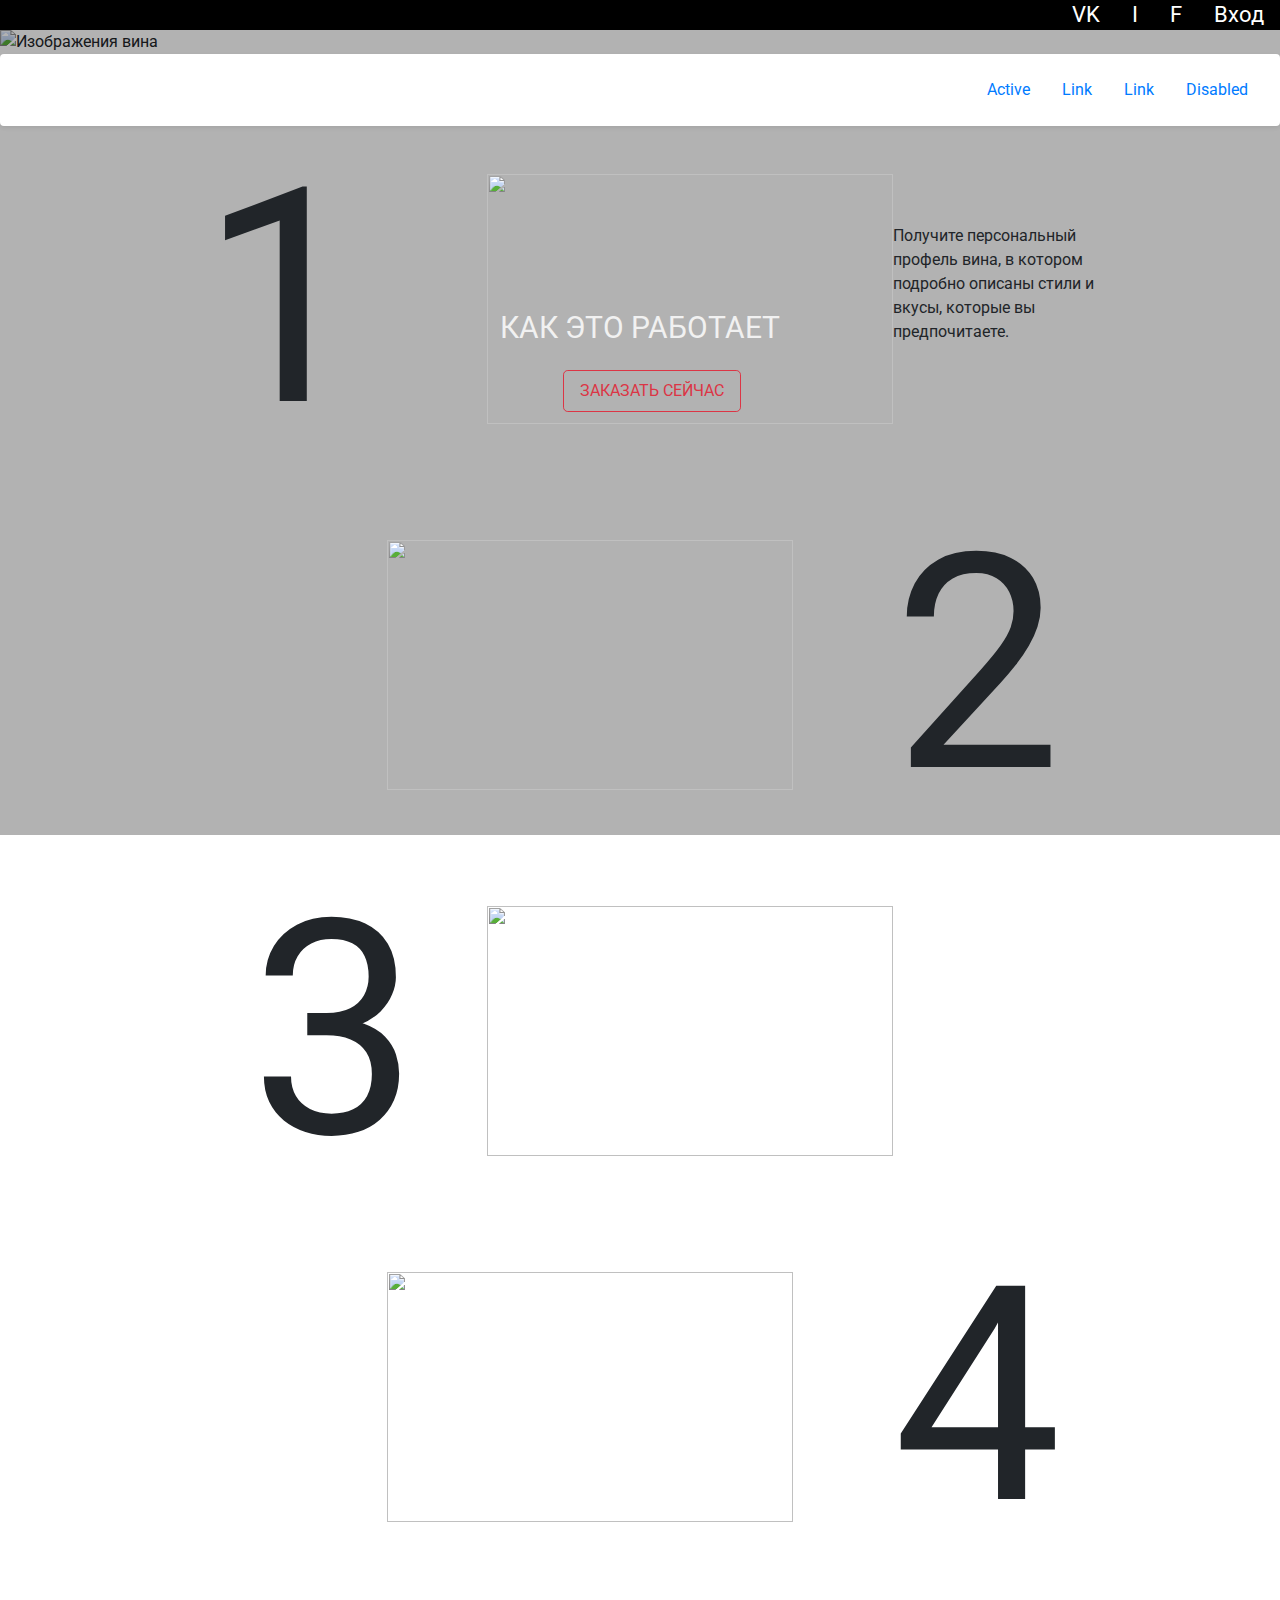
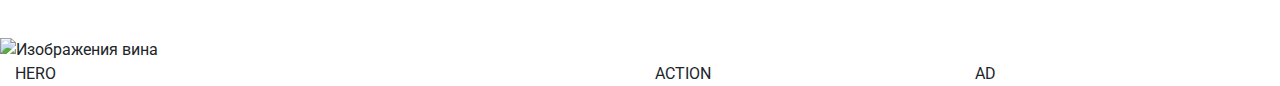
==== page2.html @ 38ccdc8a "WINEBox" ====
<!DOCTYPE html>
<html lang="en">
<head>
    <meta charset="UTF-8">
    <meta name="viewport" content="width=device-width, initial-scale=1.0">
    <meta http-equiv="X-UA-Compatible" content="ie=edge">
    <link href="https://fonts.googleapis.com/css?family=Roboto:500&display=swap" rel="stylesheet">
    <link rel="stylesheet" href="https://stackpath.bootstrapcdn.com/bootstrap/4.4.1/css/bootstrap.min.css" integrity="sha384-Vkoo8x4CGsO3+Hhxv8T/Q5PaXtkKtu6ug5TOeNV6gBiFeWPGFN9MuhOf23Q9Ifjh" crossorigin="anonymous">
    <link rel="stylesheet" href="Winestyle/style2.css"/>
    <title>Document</title>
</head>
<body>
    <div class="container-fluid px-0">
        <div class="row no-gutters">
            <div class="col">
                <ul class="nav navigation justify-content-end">
                    <li class="nav-item">
                        <a class="nav-link active linkhead" href="#">VK</a>
                    </li>
                    <li class="nav-item">
                        <a class="nav-link linkhead" href="#">I</a>
                    </li>
                    <li class="nav-item">
                        <a class="nav-link linkhead" href="#">F</a>
                    </li>
                        <li class="nav-item">
                    <a class="nav-link authorization linkhead" href="#">Вход</a>
                    </li>
                </ul>
            </div>
        </div> 
    <div class="container-fluid px-0">      
        <div class="row picturehead no-gutters">
            <img src="https://d24a8427-3495-43ed-bbd6-1696aef19c18.ws-eu01.gitpod.io/mini-browser/workspace/gitpod/graduate/images/page2imghead.jpg" class="d-block w-100" alt="Изображения вина">  
            <div class="howwork">
                <p class="text-center text-uppercase ">Как это работает</p>
                <button type="button" class="btn btn-outline-danger btn-lg text-uppercase keybook">заказать сейчас</button>   
            </div>  
        </div>
    </div>
    <div class="container-fluid px-0">
        <div class="row no-gutters">
            <div class="col">                                            
                <ul class="nav justify-content-end shadow-sm p-3 mb-5 bg-white rounded">
                    <li class="nav-item">
                        <a class="nav-link active" href="#">Active</a>
                    </li>
                    <li class="nav-item">
                        <a class="nav-link " href="#">Link</a>
                    </li>
                    <li class="nav-item">
                        <a class="nav-link" href="#">Link</a>
                    </li>
                    <li class="nav-item">
                        <a class="nav-link" href="#">Disabled</a>
                    </li>
                </ul>
            </div>                                
        </div>
        <div class="row no-gutters">
            <div class="col">
                <p id="one">1
                </p>
            </div>
            <div class="col pictureone">
                <img src="https://d24a8427-3495-43ed-bbd6-1696aef19c18.ws-eu01.gitpod.io/mini-browser/workspace/gitpod/graduate/images/page2img2.jpg" width="406px" height="250px" >
            </div>
            <div class="col">
                <p class="text-left contentone">Получите персональный профель вина, в котором подробно описаны стили и вкусы, которые вы предпочитаете.</p>
            </div>
        </div>
        <div class="row no-gutters">
            <div class="col">
            </div>
            <div class="col picturetwo">
                <img src="https://d24a8427-3495-43ed-bbd6-1696aef19c18.ws-eu01.gitpod.io/mini-browser/workspace/gitpod/graduate/images/page2img2.jpg" width="406px" height="250px" >
            </div>
            <div class="col">
                <p id="two">2
                </p>
            </div>
        </div>
        <div class="row no-gutters">
            <div class="col picturethree">
                <p id="three">3
                </p>
            </div>
            <div class="col">
                <img src="https://d24a8427-3495-43ed-bbd6-1696aef19c18.ws-eu01.gitpod.io/mini-browser/workspace/gitpod/graduate/images/page2img2.jpg" width="406px" height="250px" >
            </div>
            <div class="col"> 
            </div>
        </div>
        <div class="row no-gutters">
            <div class="col"> 
            </div>
            <div class="col picturefor">
                <img src="https://d24a8427-3495-43ed-bbd6-1696aef19c18.ws-eu01.gitpod.io/mini-browser/workspace/gitpod/graduate/images/page2img2.jpg" width="406px" height="250px" >
            </div>
            <div class="col">
                <p id="for">4
                </p>
            </div>
        </div>
        <div class="row no-gutters">
            
                <img src="https://d24a8427-3495-43ed-bbd6-1696aef19c18.ws-eu01.gitpod.io/mini-browser/workspace/gitpod/graduate/images/page2imgfooter.jpg" class="d-block w-100" alt="Изображения вина" ></p>
         
            <div class="col">
            </div>
        </div>   
    </div>
    <footer class="footer">
  <div class="container-fluid">
    <div class="row main-hero">
      <div class="col-lg-6 hero">HERO</div>
      <div class="col-lg-3 action">ACTION</div>
      <div class="col-lg-3 visible-lg-block ad">AD</div>
    </div>
  </div>
</footer>







<script src="https://code.jquery.com/jquery-3.4.1.slim.min.js" integrity="sha384-J6qa4849blE2+poT4WnyKhv5vZF5SrPo0iEjwBvKU7imGFAV0wwj1yYfoRSJoZ+n" crossorigin="anonymous"></script>
<script src="https://cdn.jsdelivr.net/npm/popper.js@1.16.0/dist/umd/popper.min.js" integrity="sha384-Q6E9RHvbIyZFJoft+2mJbHaEWldlvI9IOYy5n3zV9zzTtmI3UksdQRVvoxMfooAo" crossorigin="anonymous"></script>
<script src="https://stackpath.bootstrapcdn.com/bootstrap/4.4.1/js/bootstrap.min.js" integrity="sha384-wfSDF2E50Y2D1uUdj0O3uMBJnjuUD4Ih7YwaYd1iqfktj0Uod8GCExl3Og8ifwB6" crossorigin="anonymous"></script>
</body>
</html>
---- Winestyle/style2.css ----
@media (min-width: 1200px) {
            body {
                margin: 0;            
            }
            .no-gutters {
                margin-right: 0;
                margin-left: 0;
            }
            .navigation {
                height: 40px;
                background: black;
                font-size: 22px;
                font-family: 'Roboto', sans-serif;
                margin-top: -10px;
            }
            .authorization {
                
            }
            .contentone {
                margin-top: 50px;
                margin-right: 150px;
                font-family: 'Roboto', sans-serif; 
            }
            a:hover {
            color: silver;
            }
            .pictureone {
                
                margin-left: 100px;
            }
            .picturetwo {
                margin-right: 100px;
            }
            .picturethree {
                margin-left: 100px;
            }
            .picturefor {
                margin-right: 100px;
            }
            #one { 
                
                margin-top: -100px;
                margin-left: 200px;
                font-size: 300px;
                font-family: 'Roboto', sans-serif;
            }
            #two {
                margin-top: -100px;
                font-size: 300px;
                font-family: 'Roboto', sans-serif;
            }
            #three {
                margin-left: 150px;
                margin-top: -100px;
                font-size: 300px;
                font-family: 'Roboto', sans-serif;
            }
            #for {
                margin-top: -100px;
                font-size: 300px;
                font-family: 'Roboto', sans-serif;
            }
            .howwork {
                position: absolute;
                top: 25px;
                background: rgba(0, 0, 0, .3);
                color: #f1f1f1;
                width: 100%;
                height: 90%;
                font-family: 'Roboto', sans-serif;
                font-size: 30px;
                padding-top: 280px; 
            }
            .keybook {
                
                font-family: 'Roboto', sans-serif;
                margin-left: 44%;
                font-size: 16px;
            }
            .linkhead {
                color: white;
            }
        
        }
        @media (min-width: 992px) { 

        }
        @media (min-width: 768px) { 

        }
        @media (min-width: 576px) {  

        }
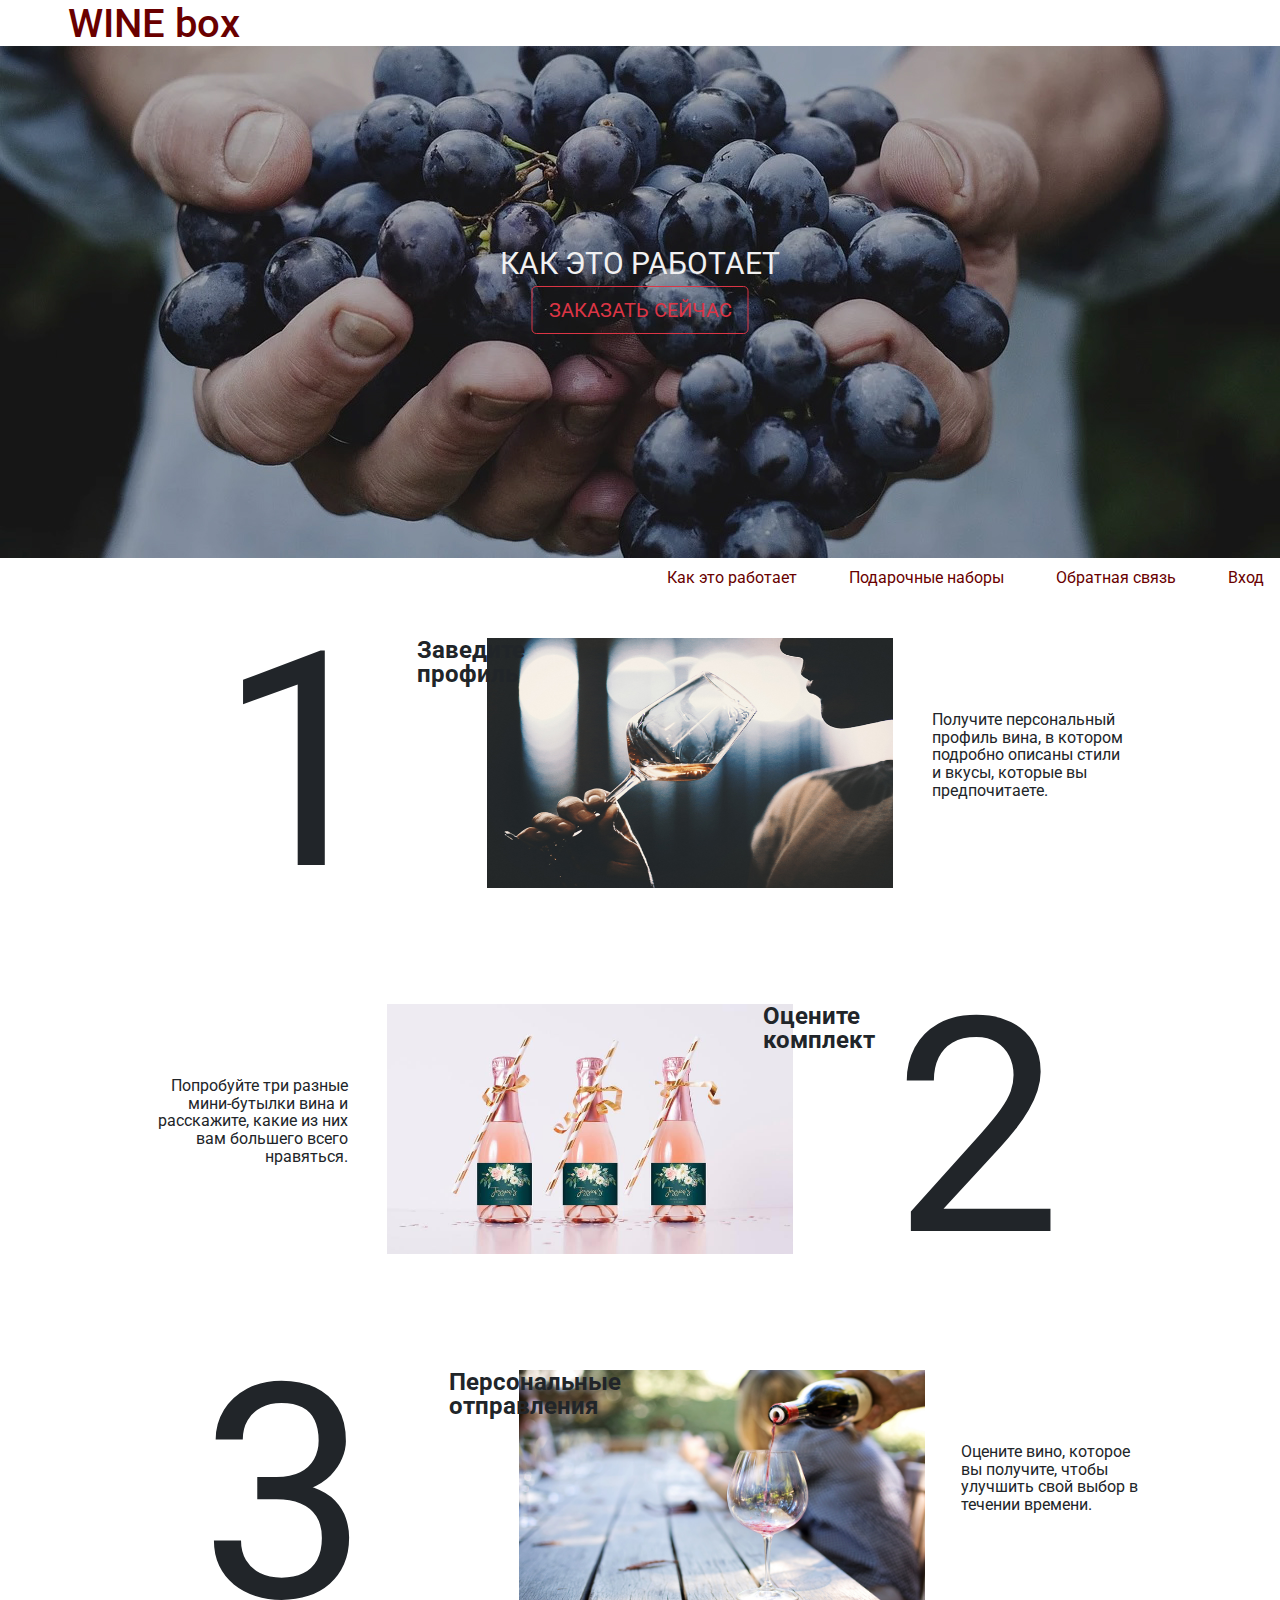
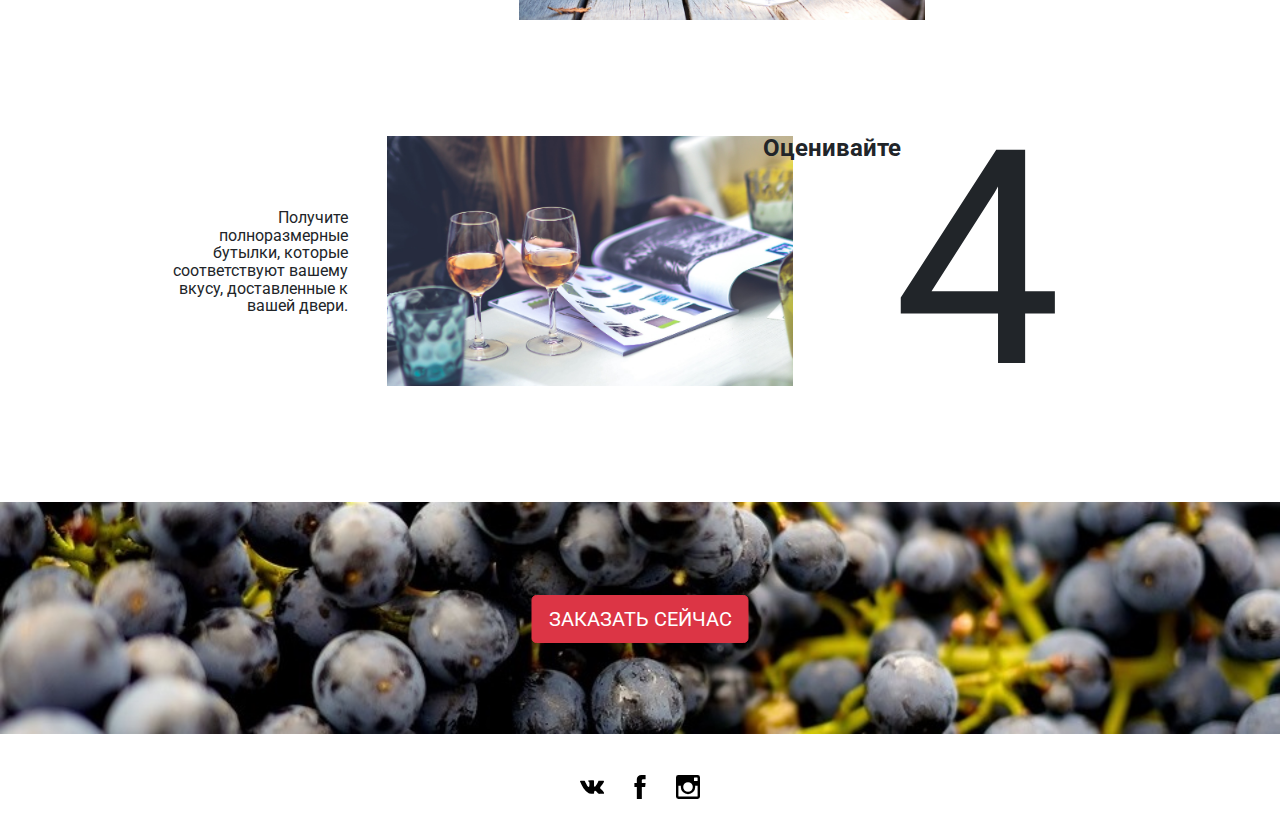
==== commit 5f2238fa: "WINEbox" ====
--- a/page2.html
+++ b/page2.html
@@ -7,123 +7,166 @@
     <link href="https://fonts.googleapis.com/css?family=Roboto:500&display=swap" rel="stylesheet">
     <link rel="stylesheet" href="https://stackpath.bootstrapcdn.com/bootstrap/4.4.1/css/bootstrap.min.css" integrity="sha384-Vkoo8x4CGsO3+Hhxv8T/Q5PaXtkKtu6ug5TOeNV6gBiFeWPGFN9MuhOf23Q9Ifjh" crossorigin="anonymous">
     <link rel="stylesheet" href="Winestyle/style2.css"/>
-    <title>Document</title>
+    <title>Как это работает</title>
 </head>
 <body>
+    <header>
     <div class="container-fluid px-0">
         <div class="row no-gutters">
-            <div class="col">
-                <ul class="nav navigation justify-content-end">
+            <div class="col logo">
+                <a class="nav-link linkhead" href="index.html" title="Главная станица"><h1>WINE box</h1></a>   
+            </div>
+        </div>          
+        <div class="row picturehead no-gutters">
+            <div class="col align-self-center">
+                <img src="images/page2imghead2.jpg" class="d-block w-100" alt="Изображения вина">     
+                <p class="text-center text-uppercase jase howwork">Как это работает
+                <button type="button" class="btn btn-outline-danger btn-lg text-uppercase book">заказать сейчас</button>
+                </p> 
+            </div>
+        </div>       
+        <div class="row no-gutters">
+            <div class="col">                                            
+                <ul class="nav justify-content-end navigation">
                     <li class="nav-item">
-                        <a class="nav-link active linkhead" href="#">VK</a>
+                        <a class="nav-link active linkhead" href="page2.html" title="Как это работает">Как это работает</a>
                     </li>
                     <li class="nav-item">
-                        <a class="nav-link linkhead" href="#">I</a>
+                        <a class="nav-link linkhead" href="page4.html" title="Выбрать подарок">Подарочные наборы</a>
                     </li>
                     <li class="nav-item">
-                        <a class="nav-link linkhead" href="#">F</a>
-                    </li>
-                        <li class="nav-item">
-                    <a class="nav-link authorization linkhead" href="#">Вход</a>
-                    </li>
-                </ul>
-            </div>
-        </div> 
-    <div class="container-fluid px-0">      
-        <div class="row picturehead no-gutters">
-            <img src="https://d24a8427-3495-43ed-bbd6-1696aef19c18.ws-eu01.gitpod.io/mini-browser/workspace/gitpod/graduate/images/page2imghead.jpg" class="d-block w-100" alt="Изображения вина">  
-            <div class="howwork">
-                <p class="text-center text-uppercase ">Как это работает</p>
-                <button type="button" class="btn btn-outline-danger btn-lg text-uppercase keybook">заказать сейчас</button>   
-            </div>  
-        </div>
-    </div>
-    <div class="container-fluid px-0">
-        <div class="row no-gutters">
-            <div class="col">                                            
-                <ul class="nav justify-content-end shadow-sm p-3 mb-5 bg-white rounded">
-                    <li class="nav-item">
-                        <a class="nav-link active" href="#">Active</a>
+                        <a class="nav-link linkhead" href="page6.html" title="Связаться с нами">Обратная связь</a>
                     </li>
                     <li class="nav-item">
-                        <a class="nav-link " href="#">Link</a>
-                    </li>
-                    <li class="nav-item">
-                        <a class="nav-link" href="#">Link</a>
-                    </li>
-                    <li class="nav-item">
-                        <a class="nav-link" href="#">Disabled</a>
+                        <a class="nav-link linkhead" href="page5.html" title="Авторизация">Вход</a>
                     </li>
                 </ul>
             </div>                                
         </div>
+    </div>
+</header> 
+<main>
+    <div class="container-fluid px-0">       
         <div class="row no-gutters">
             <div class="col">
                 <p id="one">1
                 </p>
             </div>
             <div class="col pictureone">
-                <img src="https://d24a8427-3495-43ed-bbd6-1696aef19c18.ws-eu01.gitpod.io/mini-browser/workspace/gitpod/graduate/images/page2img2.jpg" width="406px" height="250px" >
+                <img src="images/page2img1.jpg" alt="Изображение вина" width="406px" height="250px" >
             </div>
+
             <div class="col">
-                <p class="text-left contentone">Получите персональный профель вина, в котором подробно описаны стили и вкусы, которые вы предпочитаете.</p>
+                <p class="text-left contentone">Получите персональный профиль вина, в котором подробно описаны стили и вкусы, которые вы предпочитаете.
+                </p>
             </div>
         </div>
+
         <div class="row no-gutters">
             <div class="col">
+                <p class="text-right contenttwo">Попробуйте три разные мини-бутылки вина и расскажите, какие из них вам большего всего нравяться.
+                </p>
             </div>
             <div class="col picturetwo">
-                <img src="https://d24a8427-3495-43ed-bbd6-1696aef19c18.ws-eu01.gitpod.io/mini-browser/workspace/gitpod/graduate/images/page2img2.jpg" width="406px" height="250px" >
+                <img src="images/page2img2.jpg" alt="Изображение вина" width="406px" height="250px" >
             </div>
             <div class="col">
                 <p id="two">2
                 </p>
             </div>
         </div>
+
         <div class="row no-gutters">
-            <div class="col picturethree">
+            <div class="col">
                 <p id="three">3
                 </p>
             </div>
+            <div class="col picturethree">
+                <img src="images/page2img3.jpg" alt="Изображение вина" width="406px" height="250px" >
+            </div>
             <div class="col">
-                <img src="https://d24a8427-3495-43ed-bbd6-1696aef19c18.ws-eu01.gitpod.io/mini-browser/workspace/gitpod/graduate/images/page2img2.jpg" width="406px" height="250px" >
-            </div>
-            <div class="col"> 
+                <p class="text-left contentthree">Оцените вино, которое вы получите, чтобы улучшить свой выбор в течении времени.
+                </p> 
             </div>
         </div>
+
         <div class="row no-gutters">
             <div class="col"> 
+                <p class="text-right contentfor">Получите полноразмерные бутылки, которые соответствуют вашему вкусу, доставленные к вашей двери.
+                </p>
             </div>
             <div class="col picturefor">
-                <img src="https://d24a8427-3495-43ed-bbd6-1696aef19c18.ws-eu01.gitpod.io/mini-browser/workspace/gitpod/graduate/images/page2img2.jpg" width="406px" height="250px" >
+                <img src="images/page2img4.jpg" alt="Изображение вина" width="406px" height="250px" >
             </div>
             <div class="col">
                 <p id="for">4
                 </p>
             </div>
         </div>
-        <div class="row no-gutters">
-            
-                <img src="https://d24a8427-3495-43ed-bbd6-1696aef19c18.ws-eu01.gitpod.io/mini-browser/workspace/gitpod/graduate/images/page2imgfooter.jpg" class="d-block w-100" alt="Изображения вина" ></p>
-         
+
+        <div class="row no-gutters foot">   
             <div class="col">
+                <img src="images/page2imgfooter.jpg" class="d-block w-100" alt="Изображения вина" >
+                <button type="button" class="btn btn-danger btn-lg text-uppercase book2">заказать сейчас</button>
             </div>
         </div>   
     </div>
-    <footer class="footer">
-  <div class="container-fluid">
-    <div class="row main-hero">
-      <div class="col-lg-6 hero">HERO</div>
-      <div class="col-lg-3 action">ACTION</div>
-      <div class="col-lg-3 visible-lg-block ad">AD</div>
+</main>    
+<footer class="footer">
+    <div class="container-fluid px-0">
+        <div class="row no-gutters">
+            <div class="col text-center">
+                <ul class="no-gutters">
+                    <li>
+                        <a class="social-button" title="VK" href="https://vk.com/miaarber" target="_blank"><span class="visually-hidden"></span>
+                            <svg xmlns="http://www.w3.org/2000/svg" width="1.5rem" height="1.5rem" viewBox="0 0 26.14 14.91">
+                                <path d="M26 13.47l-.09-.17a13.55 13.55 0 0 0-2.6-3q-.87-.83-1.1-1.12A1 1 0 0 1 22 8a10.27 
+                                        10.27 0 0 1 1.22-1.78l.88-1.16q2.35-3.13 2-4L26 .94a.8.8 0 0 0-.4-.22 2.14 2.14 0 0 0-.87 
+                                        0h-3.92a.51.51 0 0 0-.27 0h-.3a.6.6 0 0 0-.15.14.93.93 0 0 0-.14.24 22.22 22.22 0 0 1-1.46 
+                                        3.06q-.5.84-.93 1.46a7 7 0 0 1-.71.91 4.94 4.94 0 0 1-.52.47q-.23.18-.35.15l-.23-.05a.9.9 
+                                        0 0 1-.31-.33 1.49 1.49 0 0 1-.16-.53V1.6a3.14 3.14 0 0 0 0-.62 2.12 2.12 0 0 0-.14-.44.73.73 
+                                        0 0 0-.28-.33 1.57 1.57 0 0 0-.46-.18A9 9 0 0 0 12.57 0a8.93 8.93 0 0 0-3.25.33 1.83 1.83 0 0 
+                                        0-.52.41q-.25.3-.07.33a1.67 1.67 0 0 1 1.16.59l.08.16a2.6 2.6 0 0 1 .19.63 6.32 6.32 0 0 1 .12 
+                                        1 10.59 10.59 0 0 1 0 1.7q-.07.71-.13 1.1a2.21 2.21 0 0 1-.18.64 
+                                        2.69 2.69 0 0 1-.16.3l-.07.07a1 1 0 0 1-.37.07.86.86 0 0 1-.46-.19 
+                                        3.27 3.27 0 0 1-.56-.52 7 7 0 0 1-.66-.93q-.37-.6-.76-1.42l-.22-.39q-.2-.38-.56-1.11t-.62-1.43A.9.9 
+                                        0 0 0 5.2.9h-.07a.93.93 0 0 0-.22-.16A1.44 1.44 0 0 0 4.6.65L.87.68A1 1 0 0 0 .1.94L0 1a.44.44 0 0 0 
+                                        0 .22 1.08 1.08 0 0 0 .08.37Q.9 3.53 1.86 5.31t1.66 2.87Q4.23 9.27 5 10.24t1 1.24l.37.41.34.33a8.06 
+                                        8.06 0 0 0 1 .78 16.34 16.34 0 0 0 1.4.9 7.6 7.6 0 0 0 1.79.72 6.19 6.19 0 0 0 2 .22h1.57a1.08 1.08 
+                                        0 0 0 .72-.3l.05-.07a.9.9 0 0 0 .1-.25 1.38 1.38 0 0 0 0-.37 4.48 4.48 0 0 1 .09-1.05 2.77 2.77 0 0 
+                                        1 .23-.71 1.74 1.74 0 0 1 .29-.4 1.19 1.19 0 0 1 .23-.2h.11a.86.86 0 0 1 .77.21 4.52 4.52 0 0 1 
+                                        .83.79q.39.47.93 1.05a6.41 6.41 0 0 0 1 .87l.27.16a3.31 3.31 0 0 0 .71.3 1.53 1.53 0 0 0 
+                                        .76.07l3.48-.05a1.58 1.58 0 0 0 .8-.17.68.68 0 0 0 .34-.37 1.06 1.06 0 0 0 0-.46 1.71 1.71 0 
+                                        0 0-.1-.36z" fill="#000">
+                                </path>
+                            </svg>
+                        </a>
+                    </li>
+                    <li>
+                        <a class="social-button" title="Facebook" href="https://www.facebook.com/miaarberr" target="_blank"><span class="visually-hidden"></span>
+                            <svg xmlns="http://www.w3.org/2000/svg" width="1.5rem" height="1.5rem" viewBox="0 0 10.15 21.74">
+                                <path d="M3.34 1.12A4.77 4.77 0 0 1 6.53 0h3.61v3.81H7.81a1.07 1.07 0 0 0-1.09.83v2.55h3.42c-.08 1.23-.24 
+                                        2.45-.41 3.67h-3v10.87H2.21V10.86H0V7.21h2.19V3.66a3.83 3.83 0 0 1 1.15-2.54z" fill="#000">
+                                </path>
+                            </svg>
+                        </a>
+                    </li>
+                    <li>
+                        <a class="social-button" title="Instagram" href="https://www.instagram.com/miaarber/" target="_blank"><span class="visually-hidden"></span>
+                            <svg xmlns="http://www.w3.org/2000/svg" width="1.5rem" height="1.5rem" viewBox="0 0 20 20">
+                                <path d="M18 0H2a2 2 0 0 0-2 2v16a2 2 0 0 0 2 2h16a2 2 0 0 0 2-2V2a2 2 0 0 0-2-2zm-8 
+                                    6a4 4 0 1 1-4 4 4 4 0 0 1 4-4zM2.5 18a.47.47 0 0 1-.5-.5V9h2.1a3.4 3.4 0 0 0-.1 1 6 6 
+                                    0 1 0 12 0 3.4 3.4 0 0 0-.1-1H18v8.5a.47.47 0 0 1-.5.5zM18 4.5a.47.47 0 0 1-.5.5h-2a.47.47 
+                                    0 0 1-.5-.5v-2a.47.47 0 0 1 .5-.5h2a.47.47 0 0 1 .5.5z" fill="#000">
+                                </path>
+                            </svg>
+                        </a>
+                    </li>
+                </ul>   
+            </div>
+        </div>
     </div>
-  </div>
 </footer>
-
-
-
-
-
 
 
 <script src="https://code.jquery.com/jquery-3.4.1.slim.min.js" integrity="sha384-J6qa4849blE2+poT4WnyKhv5vZF5SrPo0iEjwBvKU7imGFAV0wwj1yYfoRSJoZ+n" crossorigin="anonymous"></script>
--- a/Winestyle/style2.css
+++ b/Winestyle/style2.css
@@ -1,4 +1,3 @@
-        @media (min-width: 1200px) {
             body {
                 margin: 0;            
             }
@@ -6,88 +5,637 @@
                 margin-right: 0;
                 margin-left: 0;
             }
-            .navigation {
-                height: 40px;
-                background: black;
-                font-size: 22px;
-                font-family: 'Roboto', sans-serif;
-                margin-top: -10px;
-            }
-            .authorization {
+            .logo {
+                font-family: 'Roboto', sans-serif;
+                height: 54px;
+                margin-left: 52px;
+                color: rgb(105, 0, 0);
+                margin-top: -8px;
+            }
+            p, .navigation {
+                font-family: 'Roboto', sans-serif;
+            }
+            a:hover {
+                color: silver;
+            }
+            h1:hover {
+                color: rgb(105, 0, 0, .8);
+            }
+            .nav-link {
+                color:  rgb(105, 0, 0);;
+            }
+            main {
+                margin-top: 40px; 
+            }
+            li {
+                list-style-type: none;
+                display: inline;
+                margin-left: 20px;
+            }
+            ul {
+                margin-left: ;
+            }
+            .footer {
+                margin-left: -60px;
+                margin-top: 40px;
+            } 
+        @media screen and (min-width: 1200px) {
+            .contentone, .contentthree {
+                position: absolute;
+                right: 40%;
+                line-height: 1.1em;
+                top: 20%;
+                width: 50%;
+            }
+            .contenttwo, .contentfor {
+                line-height: 1.1em;
+                width: 50%;
+                position: absolute;
+                top: 20%;
+                left: 40%;
                 
             }
-            .contentone {
-                margin-top: 50px;
-                margin-right: 150px;
-                font-family: 'Roboto', sans-serif; 
-            }
-            a:hover {
-            color: silver;
-            }
-            .pictureone {
-                
+            .pictureone {   
                 margin-left: 100px;
             }
             .picturetwo {
                 margin-right: 100px;
             }
             .picturethree {
-                margin-left: 100px;
+                margin-left: 150px;
             }
             .picturefor {
                 margin-right: 100px;
             }
-            #one { 
-                
+            .pictureone:before {
+                position: absolute;
+                display: block;
+                width: 5%;
+                height: 100%;
+                content:"Заведите профиль";
+                font-family: 'Roboto', sans-serif;
+                font-size: 24px;
+                font-weight: 700;
+                line-height: 1em;
+                left: -70px;
+            }
+            .picturetwo:before {
+                position: absolute;
+                display: block;
+                width: 5%;
+                height: 100%;
+                content:"Оцените комплект";
+                font-family: 'Roboto', sans-serif;
+                font-size: 24px;
+                font-weight: 700;
+                line-height: 1em;
+                right: 10px;
+            }
+            .picturethree:before {
+                position: absolute;
+                display: block;
+                width: 10%;
+                height: 100%;
+                content:"Персональные отправления";
+                font-family: 'Roboto', sans-serif;
+                font-size: 24px;
+                font-weight: 700;
+                line-height: 1em;
+                left: -70px;
+            }
+            .picturefor:before {
+                position: absolute;
+                display: block;
+                width: 5%;
+                height: 100%;
+                content:"Оценивайте";
+                font-family: 'Roboto', sans-serif;
+                font-size: 24px;
+                font-weight: 700;
+                line-height: 1em;
+                right: 10px;
+            }
+            #one {
                 margin-top: -100px;
                 margin-left: 200px;
                 font-size: 300px;
-                font-family: 'Roboto', sans-serif;
+                text-align: right;   
             }
             #two {
                 margin-top: -100px;
                 font-size: 300px;
-                font-family: 'Roboto', sans-serif;
+                text-align: left; 
             }
             #three {
-                margin-left: 150px;
-                margin-top: -100px;
-                font-size: 300px;
-                font-family: 'Roboto', sans-serif;
+                margin-left: 200px;
+                margin-top: -100px;
+                font-size: 300px;
+                text-align: right; 
             }
             #for {
                 margin-top: -100px;
                 font-size: 300px;
-                font-family: 'Roboto', sans-serif;
+                text-align: left; 
             }
             .howwork {
                 position: absolute;
-                top: 25px;
-                background: rgba(0, 0, 0, .3);
+                top: 38%;
                 color: #f1f1f1;
                 width: 100%;
-                height: 90%;
-                font-family: 'Roboto', sans-serif;
                 font-size: 30px;
-                padding-top: 280px; 
-            }
-            .keybook {
+            }
+            .book {
+                position: absolute;
+                top: 100%;
+                left: 50%;
+                transform: translate(-50%, 0);
+            }  
+            .book2 {
+                position: absolute;
+                top: 40%;
+                left: 50%;
+                transform: translate(-50%, 0);
+            } 
+        }
+        @media (min-width: 992px) and (max-width: 1199.99px) { 
+            .contentone, .contentthree {
+                position: absolute;
+                right: 40%;
+                line-height: 1.1em;
+                top: 10%;
+                width: 50%;
+            }
+            .contenttwo, .contentfor {
+                line-height: 1.1em;
+                width: 50%;
+                position: absolute;
+                top: 10%;
+                left: 40%;
                 
-                font-family: 'Roboto', sans-serif;
-                margin-left: 44%;
-                font-size: 16px;
+            }
+            .pictureone {   
+                margin-left: 50px;
+            }
+            .picturetwo {
+                margin-right: 50px;
+            }
+            .picturethree {
+                margin-left: 50px;
+            }
+            .picturefor {
+                margin-right: 50px;
+            }
+            .pictureone:before {
+                position: absolute;
+                display: block;
+                width: 5%;
+                height: 100%;
+                content:"Заведите профиль";
+                font-family: 'Roboto', sans-serif;
+                font-size: 24px;
+                font-weight: 700;
+                line-height: 1em;
+                left: -70px;
+            }
+            .picturetwo:before {
+                position: absolute;
+                display: block;
+                width: 5%;
+                height: 100%;
+                content:"Оцените комплект";
+                font-family: 'Roboto', sans-serif;
+                font-size: 24px;
+                font-weight: 700;
+                line-height: 1em;
+                right: 20px;
+            }
+            .picturethree:before {
+                position: absolute;
+                display: block;
+                width: 10%;
+                height: 100%;
+                content:"Персональные отправления";
+                font-family: 'Roboto', sans-serif;
+                font-size: 24px;
+                font-weight: 700;
+                line-height: 1em;
+                left: -70px;
+            }
+            .picturefor:before {
+                position: absolute;
+                display: block;
+                width: 5%;
+                height: 100%;
+                content:"Оценивайте";
+                font-family: 'Roboto', sans-serif;
+                font-size: 24px;
+                font-weight: 700;
+                line-height: 1em;
+                right: 20px;
+            }
+            #one {
+                margin-top: -100px;
+                margin-left: 100px;
+                font-size: 300px;
+                text-align: right;  
+            }
+            #two {
+                margin-top: -100px;
+                font-size: 300px;
+                text-align: left;
+            }
+            #three {
+                margin-left: 100px;
+                margin-top: -100px;
+                font-size: 300px;
+                text-align: right; 
+            }
+            #for {
+                text-align: left;
+                margin-top: -100px;
+                font-size: 300px;
+            }
+            .howwork {
+                position: absolute;
+                top: 38%;
+                color: #f1f1f1;
+                width: 100%;
+                font-size: 30px;
+            }
+            .book {
+                position: absolute;
+                top: 100%;
+                left: 50%;
+                transform: translate(-50%, 0);
+            }  
+            .book2 {
+                position: absolute;
+                top: 40%;
+                left: 50%;
+                transform: translate(-50%, 0);
+            }  
+        }
+        @media (min-width: 768px) and (max-width: 991.99px) {
+            .contentone, .contentthree {
+                position: absolute;
+                right: 40%;
+                line-height: 1em;
+                top: 10%;
+                width: 50%;
+            }
+            .contenttwo, .contentfor {
+                position: absolute;
+                line-height: 1em;
+                width: 80%;
+                top: 10%;
+                right: 10%;
+
+            }
+            .pictureone {   
+                margin-left: -10px;
+            }
+            .picturetwo {
+                margin-right: 10px;
+            }
+            .picturethree {
+                margin-left: 10px;
+            }
+            .picturefor {
+                margin-right: 10px;
+            }
+            .pictureone:before {
+                position: absolute;
+                display: block;
+                width: 5%;
+                height: 100%;
+                content:"Заведите профиль";
+                font-family: 'Roboto', sans-serif;
+                font-size: 24px;
+                font-weight: 700;
+                line-height: 1em;
+                left: -70px;
+            }
+            .picturetwo:before {
+                position: absolute;
+                display: block;
+                width: 5%;
+                height: 100%;
+                content:"Оцените комплект";
+                font-family: 'Roboto', sans-serif;
+                font-size: 24px;
+                font-weight: 700;
+                line-height: 1em;
+                right: 20px;
+            }
+            .picturethree:before {
+                position: absolute;
+                display: block;
+                width: 10%;
+                height: 100%;
+                content:"Персональные отправления";
+                font-family: 'Roboto', sans-serif;
+                font-size: 24px;
+                font-weight: 700;
+                line-height: 1em;
+                left: -70px;
+            }
+            .picturefor:before {
+                position: absolute;
+                display: block;
+                width: 5%;
+                height: 100%;
+                content:"Оценивайте";
+                font-family: 'Roboto', sans-serif;
+                font-size: 24px;
+                font-weight: 700;
+                line-height: 1em;
+                right: 20px;
+            }
+            #one {
+                text-align: right;
+                margin-left: 85px;
+                font-size: 200px;  
+            }
+            #two {
+                text-align: left;
+                font-size: 200px;
+                
+            }
+            #three {
+                text-align: right;
+                margin-left: 10px;
+                font-size: 200px;
+            }
+            #for {
+                text-align: left;
+                font-size: 200px;
+            }
+            .howwork {
+                position: absolute;
+                top: 34%;
+                color: #f1f1f1;
+                width: 100%;
+                font-size: 26px;
+            }
+            .book {
+                position: absolute;
+                top: 100%;
+                left: 50%;
+                transform: translate(-50%, 0);
+                font-size: 12px;
+            }  
+            .book2 {
+                position: absolute;
+                top: 38%;
+                left: 50%;
+                transform: translate(-50%, 0);
+                font-size: 12px;
             }
             .linkhead {
-                color: white;
-            }
-        
+                padding: 8px 8px;
+                font-size: 14px;
+                margin-left: -20px;
+            }
         }
-        @media (min-width: 992px) { 
+        @media (min-width: 576px) and (max-width: 767.99px) {
+            .contentone, .contentthree {
+                position: absolute;
+                left: 5%;
+                line-height: 0.9em;
+                top: 30%;
+                width: 95%;
+            }
+            .contenttwo, .contentfor {
+                position: absolute;
+                line-height: 0.9em;
+                width: 95%;
+                top: 30%;
+                right: 5%;
+            }
+            .pictureone {   
+                margin-left: -152px;
+                margin-bottom: 20px;
+            }
+            .picturetwo {
+                margin-right: -152px;
+                margin-bottom: 20px;
+            }
+            .picturethree {
+                margin-left: -152px;
+                margin-bottom: 20px;
+            }
+            .picturefor {
+                margin-right: -152px;
+                margin-bottom: 20px;
+            }
+            .pictureone:before {
+                position: absolute;
+                display: block;
+                width: 5%;
+                height: 100%;
+                content:"Заведите профиль";
+                font-family: 'Roboto', sans-serif;
+                font-size: 24px;
+                font-weight: 700;
+                line-height: 1em;
+                left: 415px;
+                top: 5%;
+            }
+            .picturetwo:before {
+                position: absolute;
+                display: block;
+                width: 5%;
+                height: 100%;
+                content:"Оцените комплект";
+                font-family: 'Roboto', sans-serif;
+                font-size: 24px;
+                font-weight: 700;
+                line-height: 1em;
+                right: 505px;
+                top: 5%;
+            }
+            .picturethree:before {
+                position: absolute;
+                display: block;
+                width: 10%;
+                height: 100%;
+                content:"Доставка";
+                font-family: 'Roboto', sans-serif;
+                font-size: 24px;
+                font-weight: 700;
+                line-height: 1em;
+                left: 415px;
+                top: 15%;
+            }
+            .picturefor:before {
+                position: absolute;
+                display: block;
+                width: 5%;
+                height: 100%;
+                content:"Оценивайте";
+                font-family: 'Roboto', sans-serif;
+                font-size: 24px;
+                font-weight: 700;
+                line-height: 1em;
+                right: 530px;
+                top: 15%;
+            }
+            #one,
+            #two,
+            #three,
+            #for {
+                display: none; 
+            }
+            .howwork {
+                position: absolute;
+                top: 34%;
+                color: #f1f1f1;
+                width: 100%;
+                font-size: 22px;
+            }
+            .book {
+                position: absolute;
+                top: 100%;
+                left: 50%;
+                transform: translate(-50%, 0);
+                font-size: 10px;
+            }  
+            .book2 {
+                position: absolute;
+                top: 34%;
+                left: 50%;
+                transform: translate(-50%, 0);
+                font-size: 10px;
+            }
+            .linkhead {
+                padding: 8px 8px;
+                font-size: 12px;
+                margin-left: -25px;
+            }
+        }
+        @media (max-width: 575.99px) {
+            .logo {
+                top: 35px;
+            }
+            .nav {
+                display: block;
+                font-size: 14px;
+                text-align: center;
+                margin-top: 15px;
+            }
+            .linkhead {
+                margin-top: -35px;
+                padding: 8px 8px;
+                font-size: 12px;
+                margin-left: -25px;
+            }
+            .contentone  {
+                position: relative;
+                line-height: 1.1em;
+                right: 60%;
+                width: 95%;
+            }
+            .contenttwo {
+                position: relative;
+                line-height: 1.1em;
+                width: 95%;
+                left: 60%;
+                top: 30%;
+            }
+            .contentthree {
+                position: relative;
+                line-height: 1.1em;
+                right: 60%;
+                top: 60%;
+                width: 95%;
+            }
+            .contentfor {
+                position: relative;
+                line-height: 1.1em;
+                width: 95%;
+                left: 60%;
+                top: 90%;
+            }
+            .pictureone,
+            .picturetwo,
+            .picturethree,
+            .picturefor {
+                display: none;
+            }
+            .contentone:before {
 
-        }
-        @media (min-width: 768px) { 
+                display: block;
+                margin-bottom: 10px; 
+                width: 5%;
+                height: 100%;
+                content:"Заведите профиль";
+                font-family: 'Roboto', sans-serif;
+                font-size: 24px;
+                font-weight: 700;
+                line-height: 1em;
 
-        }
-        @media (min-width: 576px) {  
 
+            }
+            .contenttwo:before {
+
+                display: block;
+                width: 5%;
+                height: 100%;
+                content:"Оцените комплект";
+                font-family: 'Roboto', sans-serif;
+                font-size: 24px;
+                font-weight: 700;
+                line-height: 1em;
+
+            }
+            .contentthree:before {
+                display: block;
+                width: 10%;
+                height: 100%;
+                content:"Доставка";
+                font-family: 'Roboto', sans-serif;
+                font-size: 24px;
+                font-weight: 700;
+                line-height: 1em;
+            }
+            .contentfor:before {
+                display: block;
+                width: 5%;
+                height: 100%;
+                content:"Оценивайте";
+                font-family: 'Roboto', sans-serif;
+                font-size: 24px;
+                font-weight: 700;
+                line-height: 1em;
+            }
+            #one,
+            #two,
+            #three,
+            #for {
+                display: none;
+            }
+            .howwork {
+                position: absolute;
+                top: 26%;
+                color: #f1f1f1;
+                width: 100%;
+                font-size: 20px;
+            }
+            .book {
+                position: absolute;
+                top: 100%;
+                left: 50%;
+                transform: translate(-50%, 0);
+                font-size: 10px;
+            }  
+            .book2 {
+                position: absolute;
+                top: 14%;
+                left: 50%;
+                transform: translate(-50%, 0);
+                font-size: 10px;
+            }
+            .foot {
+                margin-top: 160px;
+            }
         }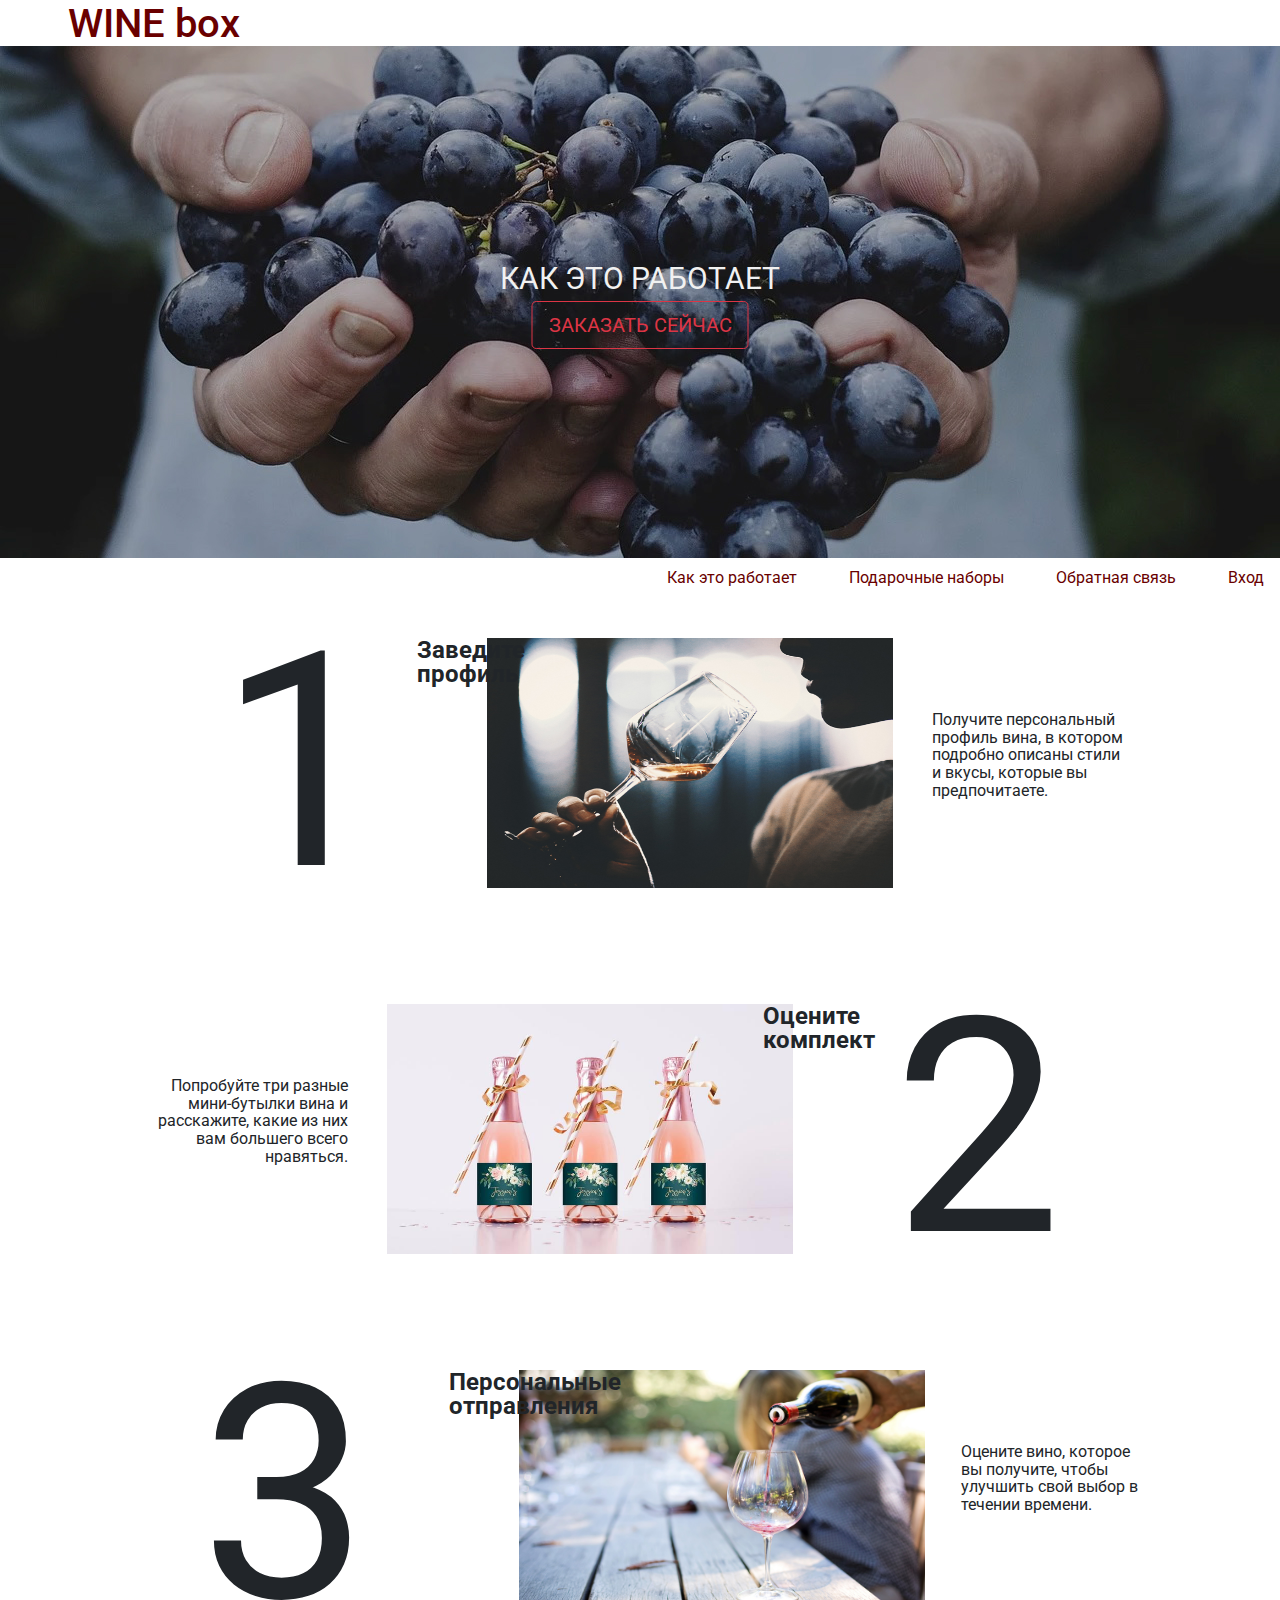
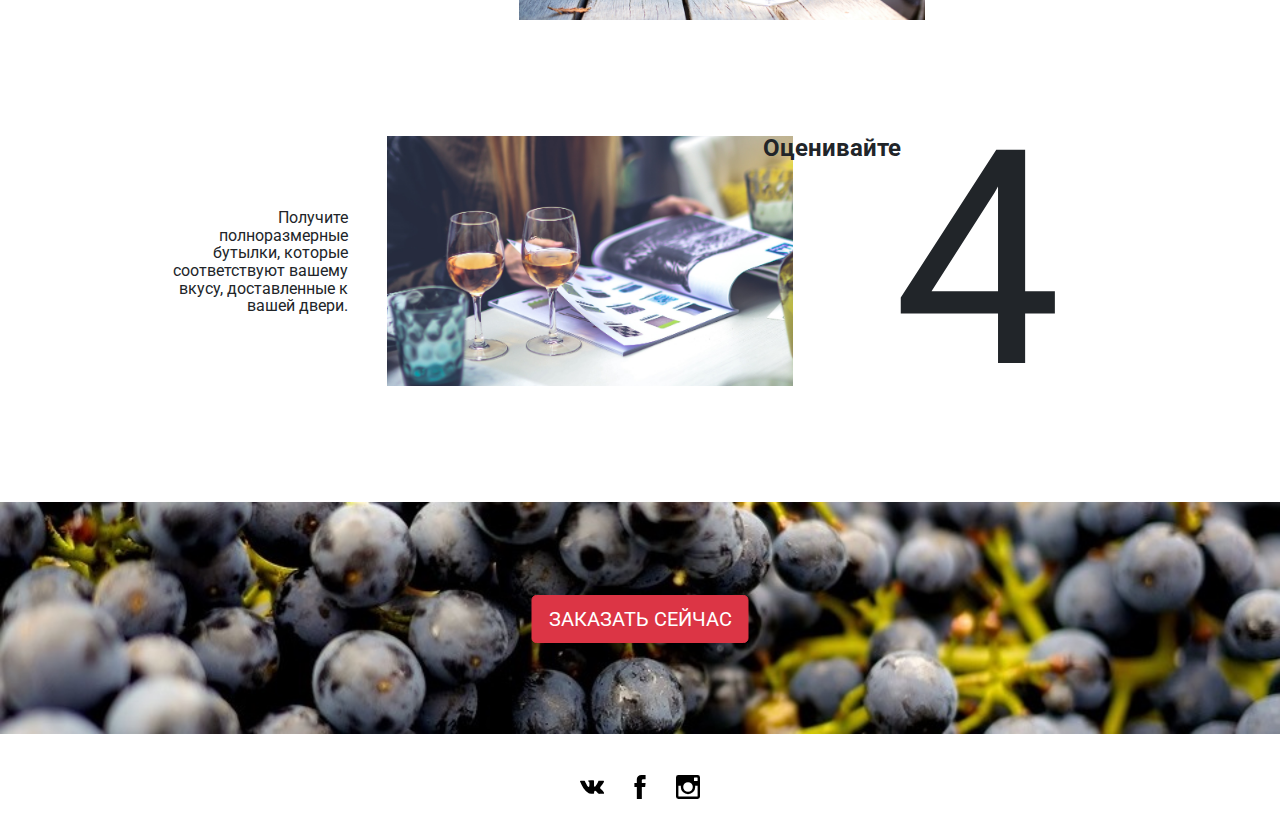
==== commit 1c0ab20c: "WINEbox" ====
--- a/page2.html
+++ b/page2.html
@@ -11,116 +11,168 @@
 </head>
 <body>
     <header>
-    <div class="container-fluid px-0">
-        <div class="row no-gutters">
-            <div class="col logo">
-                <a class="nav-link linkhead" href="index.html" title="Главная станица"><h1>WINE box</h1></a>   
-            </div>
-        </div>          
-        <div class="row picturehead no-gutters">
-            <div class="col align-self-center">
-                <img src="images/page2imghead2.jpg" class="d-block w-100" alt="Изображения вина">     
-                <p class="text-center text-uppercase jase howwork">Как это работает
-                <button type="button" class="btn btn-outline-danger btn-lg text-uppercase book">заказать сейчас</button>
-                </p> 
-            </div>
-        </div>       
-        <div class="row no-gutters">
-            <div class="col">                                            
-                <ul class="nav justify-content-end navigation">
-                    <li class="nav-item">
-                        <a class="nav-link active linkhead" href="page2.html" title="Как это работает">Как это работает</a>
-                    </li>
-                    <li class="nav-item">
-                        <a class="nav-link linkhead" href="page4.html" title="Выбрать подарок">Подарочные наборы</a>
-                    </li>
-                    <li class="nav-item">
-                        <a class="nav-link linkhead" href="page6.html" title="Связаться с нами">Обратная связь</a>
-                    </li>
-                    <li class="nav-item">
-                        <a class="nav-link linkhead" href="page5.html" title="Авторизация">Вход</a>
-                    </li>
-                </ul>
-            </div>                                
+        <div class="container-fluid px-0">
+            <div class="row no-gutters">
+                <div class="col logo">
+                    <a class="nav-link linkhead" href="index.html" title="Главная станица"><h1>WINE box</h1></a>   
+                </div>
+            </div>          
+            <div class="row picturehead no-gutters">
+                <div class="col align-self-center">
+                    <img src="images/page2imghead2.jpg" class="d-block w-100" alt="Изображения вина">     
+                    <p class="text-center text-uppercase jase howwork">Как это работает
+                    <button type="button" class="btn btn-outline-danger btn-lg text-uppercase book" title="Авторизация" data-toggle="modal" data-target="#exampleModal" data-whatever="Вход">заказать сейчас</button>
+                    
+                        <div class="modal fade" id="exampleModal" tabindex="-1" role="dialog" aria-labelledby="exampleModalLabel" aria-hidden="true">
+                        <div class="modal-dialog" role="document">
+                            <div class="modal-content">
+                            <div class="modal-header">
+                                <h5 class="modal-title" id="exampleModalLabel">Авторизация</h5>
+                                <button type="button" class="close" data-dismiss="modal" aria-label="Close">
+                                <span aria-hidden="true">&times;</span>
+                                </button>
+                            </div>
+                            <div class="modal-body">
+                                <form>
+                                <div class="form-group">
+                                    <label for="recipient-name" class="col-form-label">Логин или телефон:</label>
+                                    <input type="text" class="form-control" id="recipient-name">
+                                </div>
+                                <div class="form-group">
+                                    <label for="recipient-name" class="col-form-label">Пароль:</label>
+                                    <input type="text" class="form-control" id="recipient-name">
+                                </div>
+                                </form>
+                            </div>
+                            <div class="modal-footer">
+                                <button type="button" class="btn btn-secondary" data-dismiss="modal">Закрыть</button>
+                                <button type="button" class="btn btn-danger" onClick='location.href="page3.html"'>Вход</button>
+                            </div>
+                            </div>
+                    </p> 
+                </div>
+            </div>       
+            <div class="row no-gutters">
+                <div class="col">                                            
+                    <ul class="nav justify-content-end navigation">
+                        <li class="nav-item">
+                            <a class="nav-link active linkhead" href="page2.html" title="Как это работает">Как это работает</a>
+                        </li>
+                        <li class="nav-item">
+                            <a class="nav-link linkhead" href="page4.html" title="Выбрать подарок">Подарочные наборы</a>
+                        </li>
+                        <li class="nav-item">
+                            <a class="nav-link linkhead" href="page5.html" title="Связаться с нами">Обратная связь</a>
+                        </li>
+                        <li class="nav-item">
+                            <a class="nav-link linkhead" href="#" title="Авторизация" data-toggle="modal" data-target="#exampleModal" data-whatever="@mdo">Вход</a>
+                    <div class="modal fade" id="exampleModal" tabindex="-1" role="dialog" aria-labelledby="exampleModalLabel" aria-hidden="true">
+                    <div class="modal-dialog" role="document">
+                        <div class="modal-content">
+                        <div class="modal-header">
+                            <h5 class="modal-title" id="exampleModalLabel">New message</h5>
+                            <button type="button" class="close" data-dismiss="modal" aria-label="Close">
+                            <span aria-hidden="true">&times;</span>
+                            </button>
+                        </div>
+                        <div class="modal-body">
+                            <form>
+                            <div class="form-group">
+                                <label for="recipient-name" class="col-form-label">Логин или телефон:</label>
+                                <input type="text" class="form-control" id="recipient-name">
+                            </div>
+                            <div class="form-group">
+                                <label for="recipient-name" class="col-form-label">Пароль:</label>
+                                <input type="text" class="form-control" id="recipient-name">
+                            </div>
+                            </form>
+                        </div>
+                        <div class="modal-footer">
+                            <button type="button" class="btn btn-secondary" data-dismiss="modal">Закрыть</button>
+                            <button type="button" class="btn btn-danger" onClick='location.href="page3.html"'>Вход</button>
+                        </div>
+                        </div>
+                    </div>
+                    </div>
+                        </li>
+                    </ul>
+                </div>                                
+            </div>
         </div>
-    </div>
-</header> 
-<main>
-    <div class="container-fluid px-0">       
-        <div class="row no-gutters">
-            <div class="col">
-                <p id="one">1
-                </p>
-            </div>
-            <div class="col pictureone">
-                <img src="images/page2img1.jpg" alt="Изображение вина" width="406px" height="250px" >
-            </div>
-
-            <div class="col">
-                <p class="text-left contentone">Получите персональный профиль вина, в котором подробно описаны стили и вкусы, которые вы предпочитаете.
-                </p>
-            </div>
+    </header> 
+    <main>
+        <div class="container-fluid px-0">       
+            <div class="row no-gutters">
+                <div class="col">
+                    <p id="one">1
+                    </p>
+                </div>
+                <div class="col pictureone">
+                    <img src="images/page2img1.jpg" alt="Изображение вина" width="406px" height="250px" >
+                </div>
+
+                <div class="col">
+                    <p class="text-left contentone">Получите персональный профиль вина, в котором подробно описаны стили и вкусы, которые вы предпочитаете.
+                    </p>
+                </div>
+            </div>
+
+            <div class="row no-gutters">
+                <div class="col">
+                    <p class="text-right contenttwo">Попробуйте три разные мини-бутылки вина и расскажите, какие из них вам большего всего нравяться.
+                    </p>
+                </div>
+                <div class="col picturetwo">
+                    <img src="images/page2img2.jpg" alt="Изображение вина" width="406px" height="250px" >
+                </div>
+                <div class="col">
+                    <p id="two">2
+                    </p>
+                </div>
+            </div>
+            <div class="row no-gutters">
+                <div class="col">
+                    <p id="three">3
+                    </p>
+                </div>
+                <div class="col picturethree">
+                    <img src="images/page2img3.jpg" alt="Изображение вина" width="406px" height="250px" >
+                </div>
+                <div class="col">
+                    <p class="text-left contentthree">Оцените вино, которое вы получите, чтобы улучшить свой выбор в течении времени.
+                    </p> 
+                </div>
+            </div>
+            <div class="row no-gutters">
+                <div class="col"> 
+                    <p class="text-right contentfor">Получите полноразмерные бутылки, которые соответствуют вашему вкусу, доставленные к вашей двери.
+                    </p>
+                </div>
+                <div class="col picturefor">
+                    <img src="images/page2img4.jpg" alt="Изображение вина" width="406px" height="250px" >
+                </div>
+                <div class="col">
+                    <p id="for">4
+                    </p>
+                </div>
+            </div>
+            <div class="row no-gutters foot">   
+                <div class="col">
+                    <img src="images/page2imgfooter.jpg" class="d-block w-100" alt="Изображения вина" >
+                    <button type="button" class="btn btn-danger btn-lg text-uppercase book2">Заказать сейчас</button>
+                </div>
+            </div>   
         </div>
-
-        <div class="row no-gutters">
-            <div class="col">
-                <p class="text-right contenttwo">Попробуйте три разные мини-бутылки вина и расскажите, какие из них вам большего всего нравяться.
-                </p>
-            </div>
-            <div class="col picturetwo">
-                <img src="images/page2img2.jpg" alt="Изображение вина" width="406px" height="250px" >
-            </div>
-            <div class="col">
-                <p id="two">2
-                </p>
-            </div>
-        </div>
-
-        <div class="row no-gutters">
-            <div class="col">
-                <p id="three">3
-                </p>
-            </div>
-            <div class="col picturethree">
-                <img src="images/page2img3.jpg" alt="Изображение вина" width="406px" height="250px" >
-            </div>
-            <div class="col">
-                <p class="text-left contentthree">Оцените вино, которое вы получите, чтобы улучшить свой выбор в течении времени.
-                </p> 
-            </div>
-        </div>
-
-        <div class="row no-gutters">
-            <div class="col"> 
-                <p class="text-right contentfor">Получите полноразмерные бутылки, которые соответствуют вашему вкусу, доставленные к вашей двери.
-                </p>
-            </div>
-            <div class="col picturefor">
-                <img src="images/page2img4.jpg" alt="Изображение вина" width="406px" height="250px" >
-            </div>
-            <div class="col">
-                <p id="for">4
-                </p>
-            </div>
-        </div>
-
-        <div class="row no-gutters foot">   
-            <div class="col">
-                <img src="images/page2imgfooter.jpg" class="d-block w-100" alt="Изображения вина" >
-                <button type="button" class="btn btn-danger btn-lg text-uppercase book2">заказать сейчас</button>
-            </div>
-        </div>   
-    </div>
-</main>    
-<footer class="footer">
-    <div class="container-fluid px-0">
-        <div class="row no-gutters">
-            <div class="col text-center">
-                <ul class="no-gutters">
-                    <li>
-                        <a class="social-button" title="VK" href="https://vk.com/miaarber" target="_blank"><span class="visually-hidden"></span>
-                            <svg xmlns="http://www.w3.org/2000/svg" width="1.5rem" height="1.5rem" viewBox="0 0 26.14 14.91">
-                                <path d="M26 13.47l-.09-.17a13.55 13.55 0 0 0-2.6-3q-.87-.83-1.1-1.12A1 1 0 0 1 22 8a10.27 
+    </main>    
+    <footer class="footer">
+        <div class="container-fluid px-0">
+            <div class="row no-gutters">
+                <div class="col text-center">
+                    <ul class="no-gutters">
+                        <li>
+                            <a class="social-button" title="VK" href="https://vk.com/vinoklub_wine" target="_blank"><span class="visually-hidden"></span>
+                                <svg xmlns="http://www.w3.org/2000/svg" width="1.5rem" height="1.5rem" viewBox="0 0 26.14 14.91">
+                                    <path d="M26 13.47l-.09-.17a13.55 13.55 0 0 0-2.6-3q-.87-.83-1.1-1.12A1 1 0 0 1 22 8a10.27 
                                         10.27 0 0 1 1.22-1.78l.88-1.16q2.35-3.13 2-4L26 .94a.8.8 0 0 0-.4-.22 2.14 2.14 0 0 0-.87 
                                         0h-3.92a.51.51 0 0 0-.27 0h-.3a.6.6 0 0 0-.15.14.93.93 0 0 0-.14.24 22.22 22.22 0 0 1-1.46 
                                         3.06q-.5.84-.93 1.46a7 7 0 0 1-.71.91 4.94 4.94 0 0 1-.52.47q-.23.18-.35.15l-.23-.05a.9.9 
@@ -138,35 +190,36 @@
                                         .83.79q.39.47.93 1.05a6.41 6.41 0 0 0 1 .87l.27.16a3.31 3.31 0 0 0 .71.3 1.53 1.53 0 0 0 
                                         .76.07l3.48-.05a1.58 1.58 0 0 0 .8-.17.68.68 0 0 0 .34-.37 1.06 1.06 0 0 0 0-.46 1.71 1.71 0 
                                         0 0-.1-.36z" fill="#000">
-                                </path>
-                            </svg>
-                        </a>
-                    </li>
-                    <li>
-                        <a class="social-button" title="Facebook" href="https://www.facebook.com/miaarberr" target="_blank"><span class="visually-hidden"></span>
-                            <svg xmlns="http://www.w3.org/2000/svg" width="1.5rem" height="1.5rem" viewBox="0 0 10.15 21.74">
-                                <path d="M3.34 1.12A4.77 4.77 0 0 1 6.53 0h3.61v3.81H7.81a1.07 1.07 0 0 0-1.09.83v2.55h3.42c-.08 1.23-.24 
-                                        2.45-.41 3.67h-3v10.87H2.21V10.86H0V7.21h2.19V3.66a3.83 3.83 0 0 1 1.15-2.54z" fill="#000">
-                                </path>
-                            </svg>
-                        </a>
-                    </li>
-                    <li>
-                        <a class="social-button" title="Instagram" href="https://www.instagram.com/miaarber/" target="_blank"><span class="visually-hidden"></span>
-                            <svg xmlns="http://www.w3.org/2000/svg" width="1.5rem" height="1.5rem" viewBox="0 0 20 20">
-                                <path d="M18 0H2a2 2 0 0 0-2 2v16a2 2 0 0 0 2 2h16a2 2 0 0 0 2-2V2a2 2 0 0 0-2-2zm-8 
+                                    </path>
+                                </svg>
+                            </a>
+                        </li>
+                        <li>
+                            <a class="social-button" title="Facebook" href="https://www.facebook.com/sbs.wine/" target="_blank"><span class="visually-hidden"></span>
+                                <svg xmlns="http://www.w3.org/2000/svg" width="1.5rem" height="1.5rem" viewBox="0 0 10.15 21.74">
+                                    <path d="M3.34 1.12A4.77 4.77 0 0 1 6.53 0h3.61v3.81H7.81a1.07 1.07 0 0 0-1.09.83v2.55h3.42c-.08 1.23-.24 
+                                    2.45-.41 3.67h-3v10.87H2.21V10.86H0V7.21h2.19V3.66a3.83 3.83 0 0 1 1.15-2.54z" fill="#000">
+                                    </path>
+                                </svg>
+                            </a>
+                        </li>
+                        <li>
+                            <a class="social-button" title="Instagram" href="https://www.instagram.com/vinovino.by/?hl=ru" target="_blank"><span class="visually-hidden"></span>
+                                <svg xmlns="http://www.w3.org/2000/svg" width="1.5rem" height="1.5rem" viewBox="0 0 20 20">
+                                    <path d="M18 0H2a2 2 0 0 0-2 2v16a2 2 0 0 0 2 2h16a2 2 0 0 0 2-2V2a2 2 0 0 0-2-2zm-8 
                                     6a4 4 0 1 1-4 4 4 4 0 0 1 4-4zM2.5 18a.47.47 0 0 1-.5-.5V9h2.1a3.4 3.4 0 0 0-.1 1 6 6 
                                     0 1 0 12 0 3.4 3.4 0 0 0-.1-1H18v8.5a.47.47 0 0 1-.5.5zM18 4.5a.47.47 0 0 1-.5.5h-2a.47.47 
                                     0 0 1-.5-.5v-2a.47.47 0 0 1 .5-.5h2a.47.47 0 0 1 .5.5z" fill="#000">
-                                </path>
-                            </svg>
-                        </a>
-                    </li>
-                </ul>   
+                                    </path>
+                                </svg>
+                            </a>
+                        </li>
+                    </ul>   
+                </div>
             </div>
         </div>
-    </div>
-</footer>
+    </footer>
+
 
 
 <script src="https://code.jquery.com/jquery-3.4.1.slim.min.js" integrity="sha384-J6qa4849blE2+poT4WnyKhv5vZF5SrPo0iEjwBvKU7imGFAV0wwj1yYfoRSJoZ+n" crossorigin="anonymous"></script>
